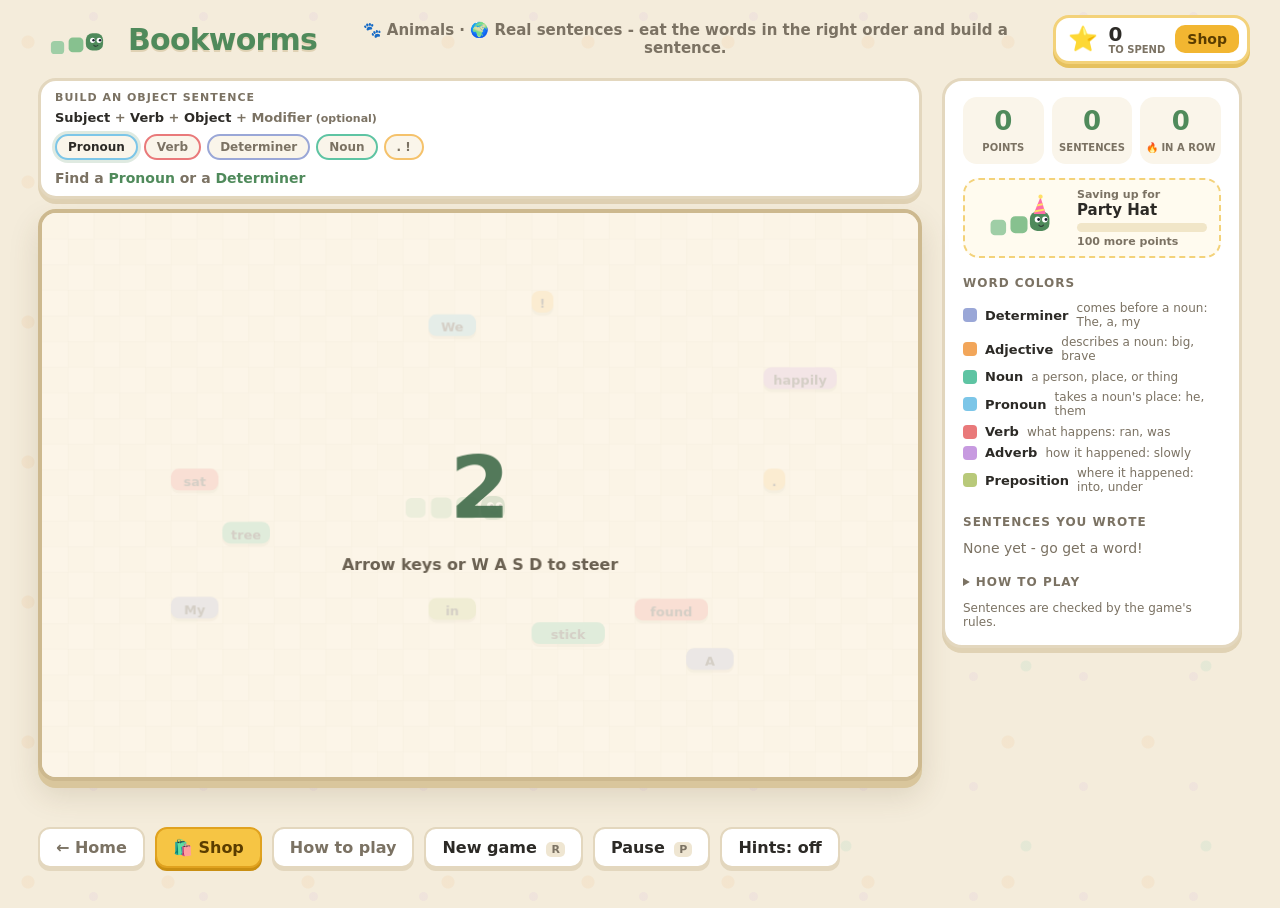
==== game.html @ e0a10511 "Make the way into the shop look like buttons The home page gets a big white-and-green Shop button un" ====
<!DOCTYPE html>
<html lang="en">
<head>
<meta charset="utf-8" />
<meta name="viewport" content="width=device-width, initial-scale=1" />
<title>Bookworms - Play</title>
<link rel="icon" href="data:image/svg+xml,%3Csvg xmlns='http://www.w3.org/2000/svg' viewBox='0 0 100 100'%3E%3Ctext y='.9em' font-size='90'%3E%F0%9F%90%9B%3C/text%3E%3C/svg%3E" />
<link rel="stylesheet" href="css/style.css" />
</head>
<body>

<header class="topbar">
  <a class="brand" href="index.html" title="Back to the home page">
    <canvas id="brand-worm" class="brand-worm" aria-hidden="true"></canvas>
    <span>Bookworms</span>
  </a>
  <p class="tagline">Steer the worm. Eat words in the right order. Build a sentence.</p>
  <a id="bank" class="bank" href="shop.html" title="Spend your points in the shop">
    <span class="bank-star">⭐</span>
    <span><b id="bank-points">0</b><small>to spend</small></span>
    <span class="bank-go">Shop</span>
  </a>
</header>

<div id="loading" class="card notice">Loading word packs&hellip;</div>

<div id="error" class="card notice error" hidden>
  <h2>The word packs could not load</h2>
  <p>Bookworms reads its words from JSON files, and browsers only allow that over a server
     (not by double-clicking the file).</p>
  <p>Open Terminal in the <code>bookworms</code> folder and run:</p>
  <pre>./serve.sh</pre>
  <p>Then visit <a href="http://localhost:8000">http://localhost:8000</a>.</p>
  <p class="small" id="error-detail"></p>
</div>

<main id="game" hidden>
  <section class="stage">
    <div class="sentence-strip">
      <div class="strip-label" id="building-label">Build this sentence</div>
      <div id="blocks" class="blocks"></div>
      <div id="building" class="building"></div>
      <div id="next-up" class="next-up"></div>
    </div>

    <div class="board-wrap">
      <canvas id="board"></canvas>

      <!-- the sentence check: shown when punctuation is eaten (js/main.js fills it in) -->
      <section id="report" class="report" hidden aria-live="polite">
        <h2 id="report-title"></h2>
        <p id="report-sentence" class="report-sentence"></p>
        <ul id="report-items" class="report-items"></ul>
        <p id="report-headline" class="report-headline"></p>
        <p id="report-tip" class="report-tip" hidden></p>
        <p id="report-after" class="report-after"></p>
        <p id="report-streak" class="report-streak" hidden></p>
        <button id="report-go" class="primary" type="button">Keep going <kbd>arrow key</kbd></button>
        <p id="report-by" class="report-by"></p>
      </section>
    </div>

    <div id="message" class="message"></div>

    <div class="buttons">
      <a class="btn-link" href="index.html">&larr; Home</a>
      <a class="btn-link shop" href="shop.html">🛍️ Shop</a>
      <a class="btn-link" href="how-to-play.html">How to play</a>
      <button id="btn-new">New game <kbd>R</kbd></button>
      <button id="btn-pause">Pause <kbd>P</kbd></button>
      <button id="btn-hints">Hints: off</button>
    </div>
  </section>

  <aside class="sidebar">
    <div class="scores">
      <div class="stat"><span id="score">0</span><label>points</label></div>
      <div class="stat"><span id="count">0</span><label>sentences</label></div>
      <div class="stat streak" id="streak-box"><span id="streak">0</span><label>🔥 in a row</label></div>
    </div>

    <a id="goal" class="goal" href="shop.html" hidden>
      <canvas id="goal-worm" class="goal-worm" aria-hidden="true"></canvas>
      <span class="goal-text">
        <small id="goal-label">Saving up for</small>
        <b id="goal-name"></b>
        <span class="goal-bar"><i id="goal-fill"></i></span>
        <small id="goal-left"></small>
      </span>
    </a>

    <h2>Word colors</h2>
    <ul id="legend" class="legend"></ul>

    <h2>Sentences you wrote</h2>
    <ol id="finished" class="finished"><li class="empty">None yet - go get a word!</li></ol>

    <details class="help-box">
      <summary>How to play</summary>
      <ul class="help">
        <li>Steer with the <b>arrow keys</b> or <b>W A S D</b>.</li>
        <li>A sentence is built from <b>blocks</b>: a <b>Subject</b> and a <b>Verb</b>, then an
            <b>Object</b> or <b>Modifiers</b> if you like. The strip shows the blocks and the
            kind of word to find next.</li>
        <li><b>The</b> starts a sentence; <b>the</b> goes in the middle.</li>
        <li>Every word you eat is <b>written along your body</b>, and it always reads the
            normal way: left to right, or top to bottom.</li>
        <li><b>Eat a punctuation mark</b> (<b>.</b> or <b>!</b>) to end the sentence. That is when
            it gets <b>checked</b>: capital letter, noun, verb, sounds right, makes sense, end mark.</li>
        <li>Not quite right? The checker says why, and the words go back on the board.</li>
        <li>Hit a wall or your own body and the words you were carrying
            <b>drop back onto the board</b> - go collect them again.</li>
        <li>Every correct sentence earns <b>points to spend in the shop</b> on hats, glasses
            and more. Get several right <b>in a row</b> for a streak bonus!</li>
      </ul>
    </details>
    <p id="checker-status" class="small checker-status"></p>
  </aside>
</main>

<script src="js/config.js"></script>
<script src="js/closet.js"></script>
<script src="js/worm-skin.js"></script>
<script src="js/worm-art.js"></script>
<script src="js/board-art.js"></script>
<script src="js/util.js"></script>
<script src="js/grammar.js"></script>
<script src="js/checker.js"></script>
<script src="js/judge.js"></script>
<script src="js/worm.js"></script>
<script src="js/board.js"></script>
<script src="js/render.js"></script>
<script src="js/game.js"></script>
<script src="js/main.js"></script>
</body>
</html>
---- css/style.css ----
:root {
  /* set from js/main.js to whatever worm was picked on the home page */
  --worm-body: #7fc98a;
  --worm-head: #3f7a4c;

  --paper: #fdf6e8;
  --ink: #2c2a26;
  --muted: #7b7263;
  --line: #e3d7be;
  --green: #4f8a5b;
  --good: #3f8f5f;
  --bad: #c0563f;
  --gold: #f2b631;
  --shadow: 0 5px 0 #e0d2b4;
}

* { box-sizing: border-box; }

body {
  margin: 0;
  padding: 14px 20px 40px;
  color: var(--ink);
  font-family: "Nunito", ui-rounded, "Trebuchet MS", system-ui, sans-serif;
  background-color: #f4ecdb;
  /* a scatter of soft dots, like a notebook cover */
  background-image:
    radial-gradient(circle at 20% 30%, rgba(242, 166, 90, 0.10) 0 6px, transparent 7px),
    radial-gradient(circle at 70% 70%, rgba(94, 196, 163, 0.10) 0 5px, transparent 6px),
    radial-gradient(circle at 85% 15%, rgba(199, 154, 224, 0.10) 0 4px, transparent 5px);
  background-size: 140px 140px, 180px 180px, 110px 110px;
}

/* ---------- top bar: back home, the topic, the points bank ---------- */

.topbar {
  display: flex; align-items: center; justify-content: space-between; gap: 16px;
  max-width: 1220px; margin: 0 auto 14px;
}
.brand {
  display: inline-flex; align-items: center; gap: 6px;
  font-size: 30px; font-weight: 900; letter-spacing: -0.8px;
  color: var(--green); text-decoration: none;
  text-shadow: 0 2px 0 #e0d2b4;
}
.brand:hover { color: var(--worm-head); }
.brand-worm { width: 92px; height: 50px; display: block; }
.tagline {
  flex: 1; margin: 0; text-align: center;
  color: var(--muted); font-weight: 800; font-size: 15px;
}

.bank {
  display: inline-flex; align-items: center; gap: 10px;
  text-decoration: none; color: var(--ink);
  background: #fff; border: 3px solid #f3d27a; border-radius: 16px;
  padding: 6px 8px 6px 12px; box-shadow: 0 4px 0 #e6c15f;
  transition: transform 0.12s;
}
.bank:hover { transform: translateY(-2px); }
.bank-star { font-size: 24px; }
.bank b { display: block; font-size: 20px; line-height: 1; }
.bank small { display: block; font-size: 10px; font-weight: 800; color: var(--muted); text-transform: uppercase; }
.bank-go {
  background: var(--gold); color: #5a3d00; font-weight: 900; font-size: 14px;
  padding: 6px 12px; border-radius: 10px;
}
.bank.bump { animation: bank-bump 0.6s ease-out; }
@keyframes bank-bump {
  0% { transform: scale(1); }
  30% { transform: scale(1.15) rotate(-3deg); box-shadow: 0 0 0 8px rgba(242, 182, 49, 0.35), 0 4px 0 #e6c15f; }
  100% { transform: scale(1); }
}

.card {
  max-width: 620px; margin: 30px auto; padding: 20px 24px;
  background: #fff; border: 2px solid var(--line); border-radius: 16px;
}
.notice { text-align: center; color: var(--muted); font-weight: 700; }
.error { text-align: left; color: var(--ink); }
.error h2 { margin-top: 0; color: var(--bad); }
.error pre {
  background: #2c2a26; color: #f6e7c6; padding: 10px 14px;
  border-radius: 10px; font-size: 15px;
}
.small { font-size: 12px; color: var(--muted); }

main {
  display: flex; gap: 20px; justify-content: center;
  align-items: flex-start; flex-wrap: wrap;
}

.stage { display: flex; flex-direction: column; gap: 10px; }

.sentence-strip {
  background: #fff; border: 3px solid var(--line); border-radius: 18px;
  padding: 10px 14px; box-shadow: var(--shadow);
}
.strip-label {
  font-size: 11px; text-transform: uppercase; letter-spacing: 1px;
  color: var(--muted); font-weight: 800; margin-bottom: 6px;
}
.blocks { font-size: 13px; font-weight: 800; color: var(--muted); margin-bottom: 7px; min-height: 1em; }
.blocks .block { color: var(--ink); }
.blocks .block.optional { color: var(--muted); font-weight: 700; }
.blocks .block.optional::after { content: " (optional)"; font-size: 11px; font-weight: 700; }
.building { display: flex; flex-wrap: wrap; gap: 6px; min-height: 30px; align-items: center; }
.chip {
  padding: 4px 11px; border-radius: 999px; font-weight: 800; font-size: 14px;
  border: 2px solid var(--line); background: #fff; color: var(--ink);
  animation: chip-in 0.25s ease-out;
}
@keyframes chip-in { from { transform: scale(0.6); opacity: 0; } }
.chip.todo, .chip.next { color: var(--muted); background: #faf5ea; font-size: 12px; }
.chip.next { box-shadow: 0 0 0 3px rgba(79, 138, 91, 0.18); color: var(--ink); }
.next-up { margin-top: 8px; font-size: 14px; color: var(--muted); font-weight: 700; }
.next-up b { color: var(--green); }

#board {
  display: block; border: 4px solid #cdb98f; border-radius: 18px;
  background: var(--paper); box-shadow: 0 7px 0 #d9c69c, 0 14px 30px rgba(90, 70, 30, 0.15);
}

.message {
  min-height: 26px; font-weight: 800; font-size: 15px;
  opacity: 0; transition: opacity 0.18s; text-align: center;
}
.message.show { opacity: 1; }
.message.good { color: var(--good); }
.message.bad, .message.warn { color: var(--bad); }
.message.info { color: var(--muted); }

.buttons { display: flex; gap: 10px; flex-wrap: wrap; }
button {
  font: inherit; font-weight: 800; padding: 9px 16px; border-radius: 12px;
  border: 2px solid var(--line); background: #fff; color: var(--ink); cursor: pointer;
  box-shadow: 0 3px 0 var(--line); transition: transform 0.1s, box-shadow 0.1s;
}
button:hover { background: #fffaf0; border-color: var(--green); }
button:active { transform: translateY(2px); box-shadow: 0 1px 0 var(--line); }
button.primary {
  background: var(--green); color: #fff; border-color: var(--green); box-shadow: 0 4px 0 #3c6b46;
}
button.primary:hover { background: #5a9a66; }
button.primary kbd { background: rgba(255, 255, 255, 0.25); color: #fff; }

/* the link back to the home page sits in the same row as the buttons */
.btn-link {
  font-weight: 800; padding: 9px 16px; border-radius: 12px;
  border: 2px solid var(--line); background: #fff; color: var(--muted);
  text-decoration: none; display: inline-block; box-shadow: 0 3px 0 var(--line);
}
.btn-link:hover { background: #fffaf0; border-color: var(--green); color: var(--ink); }
.btn-link.shop { background: #f6c544; border-color: #e0a21f; color: #5a3d00; box-shadow: 0 3px 0 #c98f12; }
.btn-link.shop:hover { background: #f8d061; border-color: #e0a21f; color: #5a3d00; }
kbd {
  font: inherit; font-size: 11px; background: #efe6d2; border-radius: 5px;
  padding: 1px 5px; margin-left: 4px; color: var(--muted);
}

.sidebar {
  width: 300px; background: #fff; border: 3px solid var(--line);
  border-radius: 20px; padding: 16px 18px; box-shadow: var(--shadow);
}
.sidebar h2 {
  font-size: 12px; text-transform: uppercase; letter-spacing: 1px;
  color: var(--muted); margin: 18px 0 8px;
}
.scores { display: flex; gap: 8px; }
.stat {
  flex: 1; text-align: center; background: #faf5ea;
  border-radius: 14px; padding: 9px 4px; transition: background 0.3s;
}
.stat span { display: block; font-size: 26px; font-weight: 900; color: var(--green); }
.stat label { font-size: 10px; text-transform: uppercase; color: var(--muted); font-weight: 800; }
.stat.streak.hot { background: #fff1dc; }
.stat.streak.hot span { color: #e2741c; animation: flicker 0.9s ease-in-out infinite; }
@keyframes flicker { 50% { transform: scale(1.12); } }

/* the next thing to buy in the shop, with the worm already wearing it */
.goal {
  display: flex; gap: 10px; align-items: center; margin-top: 14px;
  padding: 8px 12px 8px 6px; border-radius: 16px;
  border: 2px dashed #f3d27a; background: #fffbef;
  text-decoration: none; color: var(--ink);
}
.goal[hidden] { display: none; }
.goal:hover { border-style: solid; }
.goal.ready { border-style: solid; background: #fff3c9; animation: ready-glow 1.6s ease-in-out infinite; }
@keyframes ready-glow { 50% { box-shadow: 0 0 0 5px rgba(242, 182, 49, 0.3); } }
.goal-worm { width: 96px; height: 56px; flex: none; }
.goal-text { flex: 1; min-width: 0; }
.goal-text small { display: block; font-size: 11px; font-weight: 800; color: var(--muted); }
.goal-text b { display: block; font-size: 15px; }
.goal-bar { display: block; height: 9px; border-radius: 9px; background: #f1e6c8; margin: 4px 0 3px; overflow: hidden; }
.goal-bar i { display: block; height: 100%; width: 0; border-radius: 9px; background: var(--gold); transition: width 0.6s ease-out; }

.help-box { margin-top: 16px; }
.help-box summary {
  cursor: pointer; font-size: 12px; text-transform: uppercase; letter-spacing: 1px;
  color: var(--muted); font-weight: 800;
}
.help-box[open] summary { margin-bottom: 8px; }

.legend { list-style: none; margin: 0; padding: 0; }
.legend li { display: flex; align-items: center; gap: 8px; padding: 3px 0; font-size: 13px; }
.legend i { width: 14px; height: 14px; border-radius: 4px; flex: none; }
.legend span { color: var(--muted); font-size: 12px; }

.finished { margin: 0; padding-left: 20px; max-height: 190px; overflow-y: auto; }
.finished li { font-size: 14px; padding: 3px 0; font-weight: 700; }
.finished .empty { list-style: none; margin-left: -20px; color: var(--muted); font-weight: 400; }

.help { margin: 0; padding-left: 18px; color: var(--muted); font-size: 13px; }
.help li { padding: 3px 0; }

/* a slot the sentence can do without - dashed, so it does not read as required */
.chip.optional {
  border-style: dashed;
  opacity: 0.72;
}
.chip.optional.next { opacity: 1; }

/* the words no longer fit any shape - finishing will show whether they still work */
.chip.lost { border-style: dashed; border-color: var(--bad) !important; color: var(--bad); }

.checker-status { margin: 12px 0 0; }

/* ---------- the sentence check, on top of the board ---------- */

.board-wrap { position: relative; }

.report {
  position: absolute; left: 50%; top: 50%;
  transform: translate(-50%, -50%);
  width: min(470px, calc(100% - 32px));
  max-height: calc(100% - 24px); overflow-y: auto;
  background: #fff; border: 3px solid var(--line); border-radius: 18px;
  padding: 16px 20px 12px; text-align: center;
  box-shadow: 0 8px 0 rgba(120, 100, 70, 0.12), 0 18px 40px rgba(60, 45, 20, 0.2);
  animation: report-in 0.2s ease-out;
}
.report[hidden] { display: none; }
@keyframes report-in { from { opacity: 0; transform: translate(-50%, -46%); } }

.report.correct    { border-color: #9fd3ac; }
.report.wrong      { border-color: #ecb0a3; }
.report.unfinished { border-color: #f1d08f; }

.report h2 { margin: 0 0 6px; font-size: 22px; color: var(--ink); }
.report.correct h2    { color: var(--good); }
.report.wrong h2      { color: var(--bad); }
.report.unfinished h2 { color: #a8741f; }

.report-sentence { margin: 0 0 12px; font-size: 22px; font-weight: 800; }
.report-sentence .oops {
  color: var(--bad);
  text-decoration: underline wavy var(--bad); text-underline-offset: 5px;
}
.report-sentence .gap { color: var(--muted); }

.report-items {
  list-style: none; margin: 0 0 10px; padding: 0;
  display: grid; gap: 3px; text-align: left;
}
.report-items li {
  display: grid; grid-template-columns: 20px 108px 1fr; gap: 6px;
  align-items: baseline; font-size: 14px;
  animation: tick-in 0.25s ease-out both;
  animation-delay: calc(var(--i) * 90ms);
}
@keyframes tick-in { from { opacity: 0; transform: translateX(-6px); } }
.report-items i { font-style: normal; font-weight: 900; text-align: center; }
.report-items .ok i   { color: var(--good); }
.report-items .bad i  { color: var(--bad); }
.report-items .skip i { color: var(--muted); }
.report-items .wait i {
  color: var(--muted);
  animation: wait 0.9s ease-in-out infinite;
  animation-delay: calc(var(--i) * 120ms);
}
@keyframes wait { 50% { opacity: 0.2; } }
.report-items b { font-weight: 800; }
.report-items .bad b { color: var(--bad); }
.report-items span { color: var(--muted); font-size: 13px; }

.report-headline { margin: 0 0 6px; font-size: 16px; font-weight: 800; min-height: 1em; }
.report-tip { margin: 0 0 6px; font-weight: 800; color: var(--good); }
.report-after { margin: 0 0 10px; font-size: 14px; font-weight: 700; color: var(--muted); }
.report-by { margin: 8px 0 0; font-size: 11px; color: var(--muted); }
.report-streak {
  margin: -4px 0 10px; font-weight: 900; color: #e2741c; font-size: 15px;
  animation: report-in 0.3s ease-out;
}
.report.correct h2 { animation: cheer 0.5s ease-out; }
@keyframes cheer { 40% { transform: scale(1.18) rotate(-2deg); } }

@media (max-width: 760px) {
  .topbar { flex-wrap: wrap; }
  .tagline { order: 3; flex-basis: 100%; }
}
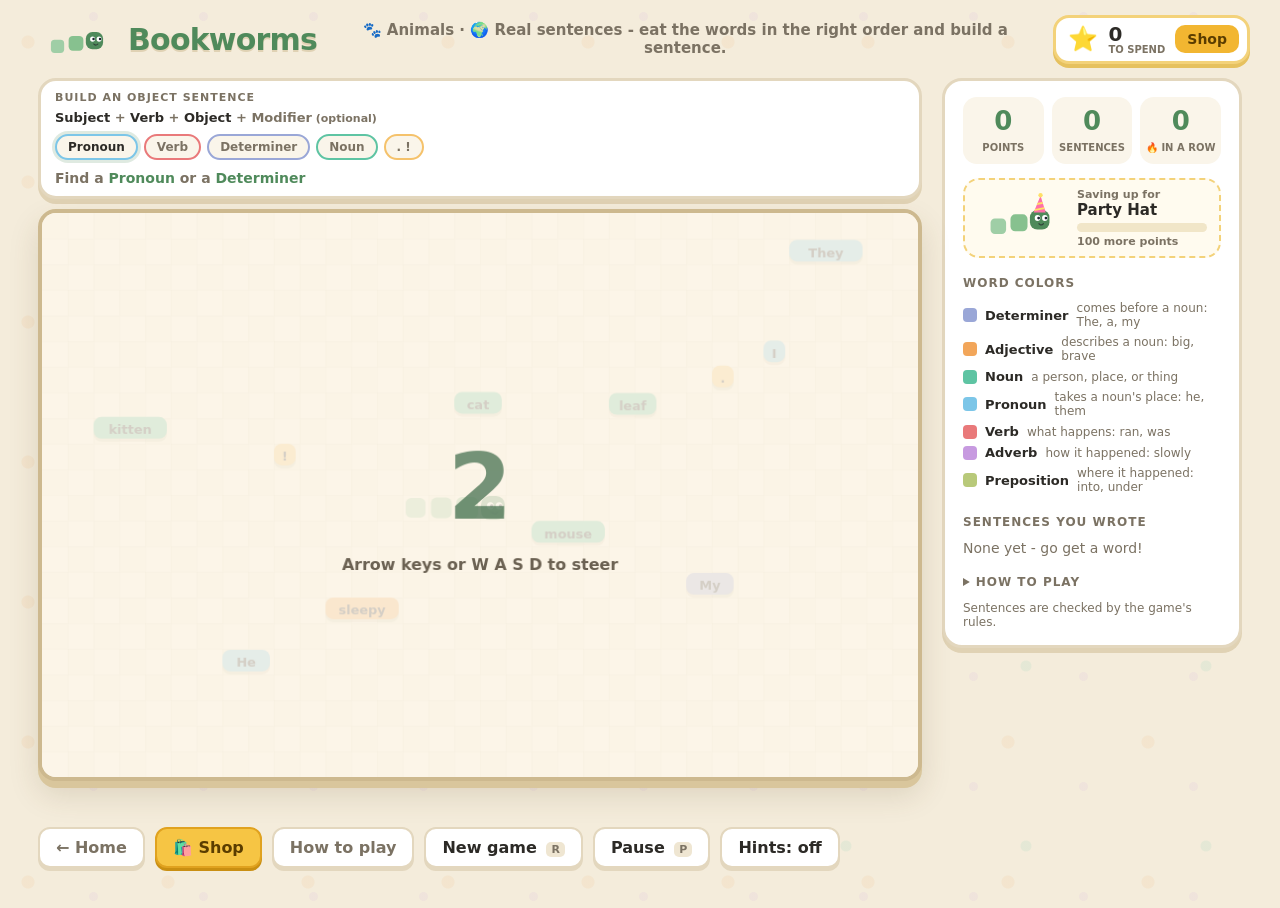
==== commit 858da51a: "Merge branch 'main' of https://github.com/samueljr0505/bookworms into Caro2 # Conflicts: #	tools/tes" ====
--- a/game.html
+++ b/game.html
@@ -125,6 +125,7 @@
 <script src="js/board-art.js"></script>
 <script src="js/util.js"></script>
 <script src="js/grammar.js"></script>
+<script src="js/sense.js"></script>
 <script src="js/checker.js"></script>
 <script src="js/judge.js"></script>
 <script src="js/worm.js"></script>
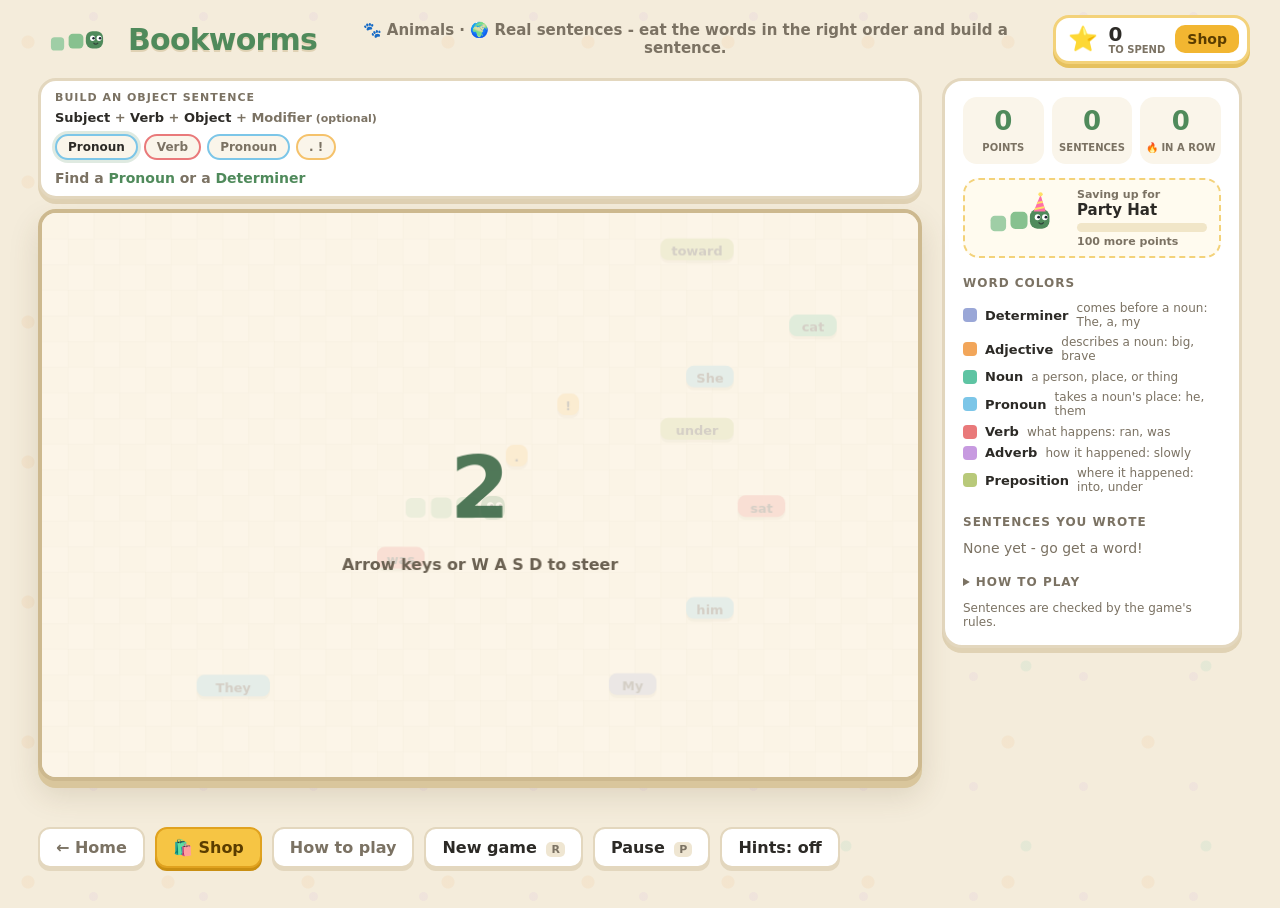
==== commit 59bf9457: "Add class races: a timed game mode with a class leaderboard A teacher opens "Run a class race" (teac" ====
--- a/game.html
+++ b/game.html
@@ -34,6 +34,13 @@
   <p class="small" id="error-detail"></p>
 </div>
 
+<!-- a class race that could not start: no such class, or no server (js/race.js) -->
+<div id="race-error" class="card notice error" hidden>
+  <h2 id="race-error-title"></h2>
+  <p id="race-error-text"></p>
+  <p><a href="join.html">Join a class</a> &middot; <a href="index.html">Play on your own</a></p>
+</div>
+
 <main id="game" hidden>
   <section class="stage">
     <div class="sentence-strip">
@@ -58,6 +65,15 @@
         <button id="report-go" class="primary" type="button">Keep going <kbd>arrow key</kbd></button>
         <p id="report-by" class="report-by"></p>
       </section>
+
+      <!-- a class race: waiting for the teacher, and time's up (js/race.js fills it in) -->
+      <section id="race-card" class="report race-card" hidden aria-live="polite">
+        <h2 id="race-card-title"></h2>
+        <p id="race-card-text" class="report-headline"></p>
+        <ol id="race-card-podium" class="race-podium" hidden></ol>
+        <p id="race-card-more" class="report-after race-more"></p>
+        <a id="race-card-go" class="race-go" href="join.html" hidden></a>
+      </section>
     </div>
 
     <div id="message" class="message"></div>
@@ -73,6 +89,16 @@
   </section>
 
   <aside class="sidebar">
+    <!-- a class race: the class code, the time left and the mini leaderboard (js/race.js) -->
+    <section id="race" class="race" hidden>
+      <div class="race-head">
+        <span class="race-class"><small>Class</small><b id="race-code"></b></span>
+        <span id="race-clock-box" class="race-clock"><small id="race-clock-label">Time left</small><b id="race-clock"></b></span>
+      </div>
+      <ol id="race-board" class="race-board" aria-label="Who has the most correct sentences"></ol>
+      <p id="race-note" class="race-note" aria-live="polite"></p>
+    </section>
+
     <div class="scores">
       <div class="stat"><span id="score">0</span><label>points</label></div>
       <div class="stat"><span id="count">0</span><label>sentences</label></div>
@@ -128,6 +154,8 @@
 <script src="js/sense.js"></script>
 <script src="js/checker.js"></script>
 <script src="js/judge.js"></script>
+<script src="js/classroom.js"></script>
+<script src="js/race.js"></script>
 <script src="js/worm.js"></script>
 <script src="js/board.js"></script>
 <script src="js/render.js"></script>
--- a/css/style.css
+++ b/css/style.css
@@ -298,3 +298,49 @@
   .topbar { flex-wrap: wrap; }
   .tagline { order: 3; flex-basis: 100%; }
 }
+
+/* ---------- a class race (js/race.js) ---------- */
+
+/* the class code, the clock and the mini leaderboard, at the top of the sidebar */
+.race {
+  margin: -4px -6px 14px; padding: 10px 12px 8px;
+  background: #f3faf4; border: 2px solid #b9dcc0; border-radius: 16px;
+}
+.race[hidden] { display: none; }
+.race-head { display: flex; justify-content: space-between; align-items: flex-end; gap: 8px; }
+.race-head small {
+  display: block; font-size: 10px; font-weight: 800; color: var(--muted);
+  text-transform: uppercase; letter-spacing: 0.8px;
+}
+.race-class b { font-size: 20px; letter-spacing: 3px; color: var(--green); }
+.race-clock { text-align: right; }
+.race-clock b { font-size: 30px; line-height: 1; font-variant-numeric: tabular-nums; color: var(--ink); }
+.race-clock.hurry b { color: var(--bad); animation: flicker 1s ease-in-out infinite; }
+
+.race-board { list-style: none; margin: 8px 0 0; padding: 0; }
+.race-board li {
+  display: grid; grid-template-columns: 38px 1fr auto; align-items: center; gap: 6px;
+  padding: 4px 8px; border-radius: 10px; font-size: 14px; font-weight: 700;
+}
+.race-board .place { color: var(--muted); font-size: 12px; font-weight: 800; }
+.race-board .name { overflow: hidden; text-overflow: ellipsis; white-space: nowrap; }
+.race-board b { font-size: 16px; color: var(--green); }
+.race-board li.you { background: #fff; box-shadow: 0 0 0 2px var(--green) inset; }
+.race-board li.gap { display: block; text-align: center; color: var(--muted); padding: 0; line-height: 1; }
+.race-board li.empty { display: block; color: var(--muted); font-weight: 400; }
+.race-note { margin: 4px 0 0; font-size: 12px; font-weight: 700; color: var(--bad); min-height: 0; }
+.race-note:empty { display: none; }
+
+/* the card on the board: waiting for Start, time's up */
+.race-more { white-space: pre-line; }
+.race-podium { list-style: none; margin: 4px 0 12px; padding: 0; display: grid; gap: 4px; font-size: 17px; }
+.race-podium[hidden] { display: none; }
+.race-podium li { padding: 4px 10px; border-radius: 10px; }
+.race-podium li.you { background: #f3faf4; box-shadow: 0 0 0 2px #b9dcc0 inset; }
+.race-podium span { color: var(--muted); font-size: 14px; font-weight: 700; }
+.race-go {
+  display: inline-block; margin-top: 4px; padding: 9px 18px; border-radius: 12px;
+  background: var(--green); color: #fff; font-weight: 800; text-decoration: none;
+  box-shadow: 0 4px 0 #3c6b46;
+}
+.race-go[hidden] { display: none; }
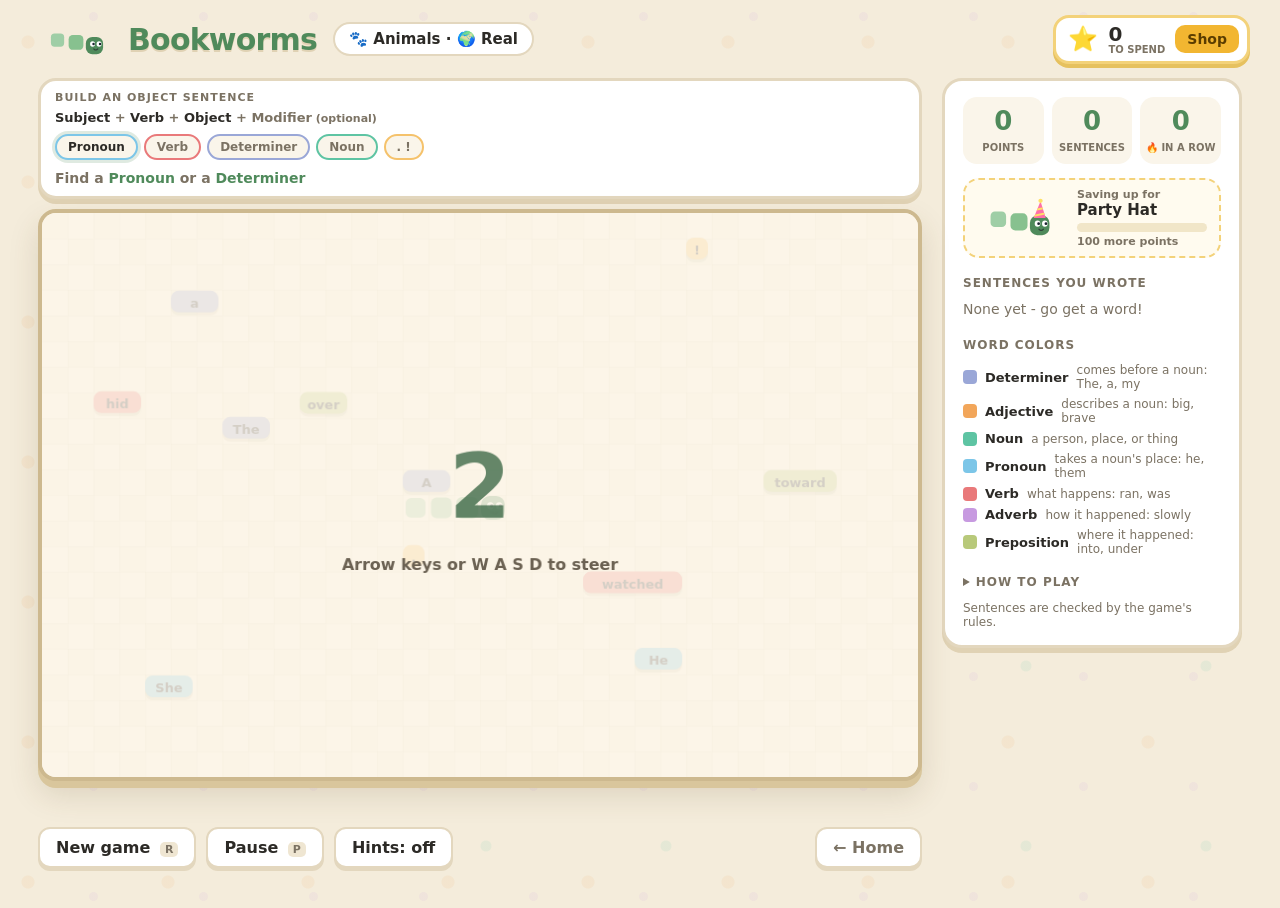
==== commit bb4d922d: "Tidy the home page and the game's controls The home page was nine sections stacked in one column, so" ====
--- a/game.html
+++ b/game.html
@@ -14,7 +14,7 @@
     <canvas id="brand-worm" class="brand-worm" aria-hidden="true"></canvas>
     <span>Bookworms</span>
   </a>
-  <p class="tagline">Steer the worm. Eat words in the right order. Build a sentence.</p>
+  <p id="now-playing" class="now-playing" hidden></p>
   <a id="bank" class="bank" href="shop.html" title="Spend your points in the shop">
     <span class="bank-star">⭐</span>
     <span><b id="bank-points">0</b><small>to spend</small></span>
@@ -78,13 +78,15 @@
 
     <div id="message" class="message"></div>
 
+    <!-- the game's own controls on the left; the way out on the right. The shop is the
+         points button at the top, and the rules are in the sidebar. -->
     <div class="buttons">
+      <div class="controls">
+        <button id="btn-new">New game <kbd>R</kbd></button>
+        <button id="btn-pause">Pause <kbd>P</kbd></button>
+        <button id="btn-hints">Hints: off</button>
+      </div>
       <a class="btn-link" href="index.html">&larr; Home</a>
-      <a class="btn-link shop" href="shop.html">🛍️ Shop</a>
-      <a class="btn-link" href="how-to-play.html">How to play</a>
-      <button id="btn-new">New game <kbd>R</kbd></button>
-      <button id="btn-pause">Pause <kbd>P</kbd></button>
-      <button id="btn-hints">Hints: off</button>
     </div>
   </section>
 
@@ -115,11 +117,11 @@
       </span>
     </a>
 
+    <h2>Sentences you wrote</h2>
+    <ol id="finished" class="finished"><li class="empty">None yet - go get a word!</li></ol>
+
     <h2>Word colors</h2>
     <ul id="legend" class="legend"></ul>
-
-    <h2>Sentences you wrote</h2>
-    <ol id="finished" class="finished"><li class="empty">None yet - go get a word!</li></ol>
 
     <details class="help-box">
       <summary>How to play</summary>
--- a/css/style.css
+++ b/css/style.css
@@ -44,10 +44,13 @@
 }
 .brand:hover { color: var(--worm-head); }
 .brand-worm { width: 92px; height: 50px; display: block; }
-.tagline {
-  flex: 1; margin: 0; text-align: center;
-  color: var(--muted); font-weight: 800; font-size: 15px;
-}
+/* what is being played: the topic, Real or Silly */
+.now-playing {
+  margin: 0 auto 0 0; padding: 6px 14px; border-radius: 999px;
+  background: #fff; border: 2px solid var(--line);
+  color: var(--ink); font-weight: 800; font-size: 15px; white-space: nowrap;
+}
+.now-playing[hidden] { display: none; }
 
 .bank {
   display: inline-flex; align-items: center; gap: 10px;
@@ -129,7 +132,8 @@
 .message.bad, .message.warn { color: var(--bad); }
 .message.info { color: var(--muted); }
 
-.buttons { display: flex; gap: 10px; flex-wrap: wrap; }
+.buttons { display: flex; gap: 10px; flex-wrap: wrap; justify-content: space-between; align-items: center; }
+.controls { display: flex; gap: 10px; flex-wrap: wrap; }
 button {
   font: inherit; font-weight: 800; padding: 9px 16px; border-radius: 12px;
   border: 2px solid var(--line); background: #fff; color: var(--ink); cursor: pointer;
@@ -150,8 +154,6 @@
   text-decoration: none; display: inline-block; box-shadow: 0 3px 0 var(--line);
 }
 .btn-link:hover { background: #fffaf0; border-color: var(--green); color: var(--ink); }
-.btn-link.shop { background: #f6c544; border-color: #e0a21f; color: #5a3d00; box-shadow: 0 3px 0 #c98f12; }
-.btn-link.shop:hover { background: #f8d061; border-color: #e0a21f; color: #5a3d00; }
 kbd {
   font: inherit; font-size: 11px; background: #efe6d2; border-radius: 5px;
   padding: 1px 5px; margin-left: 4px; color: var(--muted);
@@ -296,7 +298,7 @@
 
 @media (max-width: 760px) {
   .topbar { flex-wrap: wrap; }
-  .tagline { order: 3; flex-basis: 100%; }
+  .now-playing { order: 3; margin: 0 auto; }
 }
 
 /* ---------- a class race (js/race.js) ---------- */
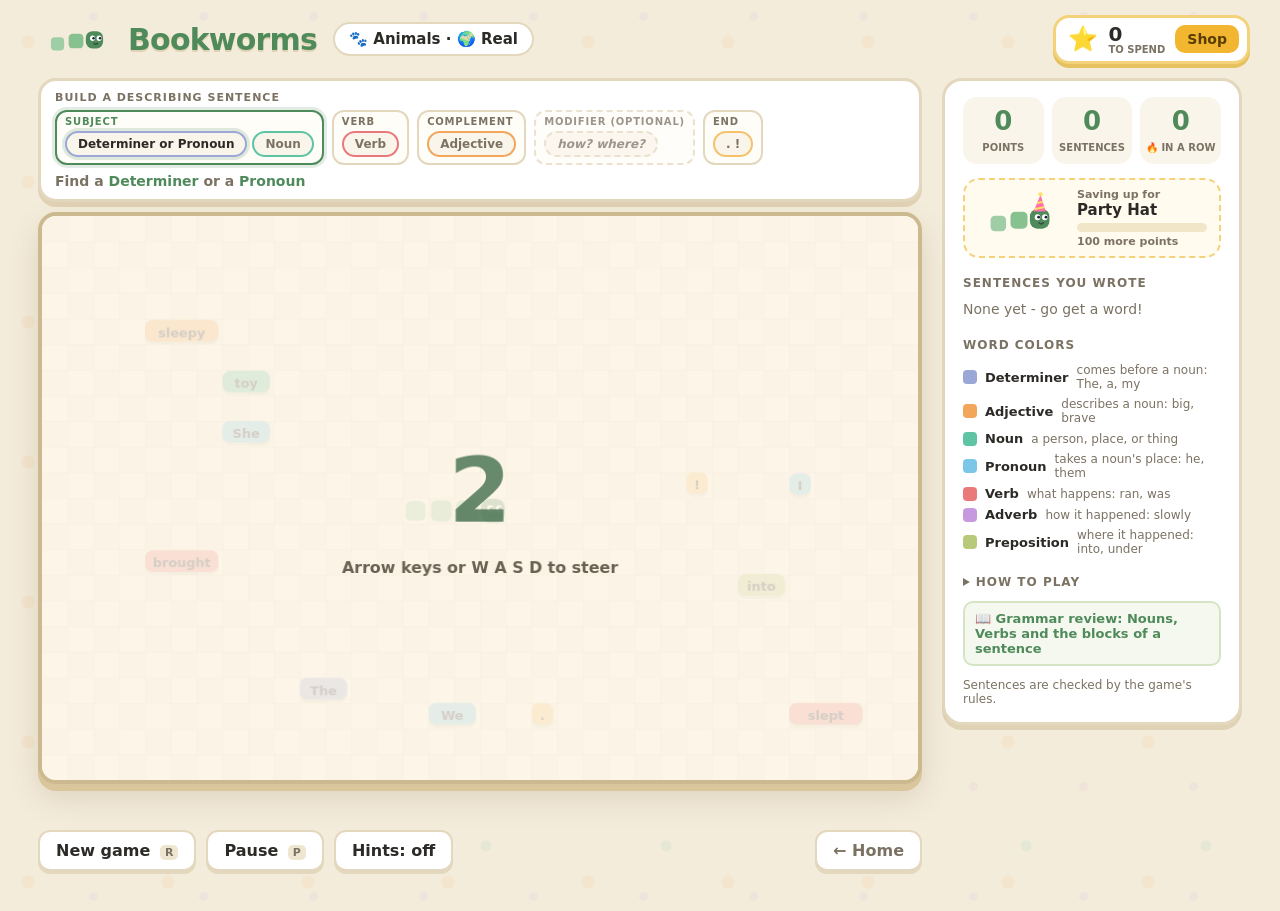
==== commit 5d330ed3: "Only eat words that fit the sentence's structure, and add a grammar review A sentence now follows a " ====
--- a/game.html
+++ b/game.html
@@ -45,15 +45,15 @@
   <section class="stage">
     <div class="sentence-strip">
       <div class="strip-label" id="building-label">Build this sentence</div>
-      <div id="blocks" class="blocks"></div>
       <div id="building" class="building"></div>
       <div id="next-up" class="next-up"></div>
+      <p id="refusal" class="refusal" aria-live="polite" hidden></p>
     </div>
 
     <div class="board-wrap">
       <canvas id="board"></canvas>
 
-      <!-- the sentence check: shown when punctuation is eaten (js/main.js fills it in) -->
+      <!-- the finished sentence, read out: shown when punctuation is eaten (js/main.js fills it in) -->
       <section id="report" class="report" hidden aria-live="polite">
         <h2 id="report-title"></h2>
         <p id="report-sentence" class="report-sentence"></p>
@@ -128,20 +128,22 @@
       <ul class="help">
         <li>Steer with the <b>arrow keys</b> or <b>W A S D</b>.</li>
         <li>A sentence is built from <b>blocks</b>: a <b>Subject</b> and a <b>Verb</b>, then an
-            <b>Object</b> or <b>Modifiers</b> if you like. The strip shows the blocks and the
-            kind of word to find next.</li>
+            <b>Object</b>, a <b>Complement</b> or <b>Modifiers</b>. The strip shows the blocks,
+            and the kind of word that goes next.</li>
+        <li>Your worm only eats a word that <b>fits next</b>. Bump into one that does not and
+            it stays on the board - the strip says why.</li>
         <li><b>The</b> starts a sentence; <b>the</b> goes in the middle.</li>
         <li>Every word you eat is <b>written along your body</b>, and it always reads the
             normal way: left to right, or top to bottom.</li>
-        <li><b>Eat a punctuation mark</b> (<b>.</b> or <b>!</b>) to end the sentence. That is when
-            it gets <b>checked</b>: capital letter, noun, verb, sounds right, makes sense, end mark.</li>
-        <li>Not quite right? The checker says why, and the words go back on the board.</li>
+        <li>When the sentence is whole, <b>eat a punctuation mark</b> (<b>.</b> or <b>!</b>)
+            to finish it.</li>
         <li>Hit a wall or your own body and the words you were carrying
             <b>drop back onto the board</b> - go collect them again.</li>
-        <li>Every correct sentence earns <b>points to spend in the shop</b> on hats, glasses
-            and more. Get several right <b>in a row</b> for a streak bonus!</li>
+        <li>Every sentence earns <b>points to spend in the shop</b> on hats, glasses
+            and more. Build several in a row without a bump for a <b>streak bonus</b>!</li>
       </ul>
     </details>
+    <a class="review-link" href="review.html" target="_blank" rel="noopener">📖 Grammar review: Nouns, Verbs and the blocks of a sentence</a>
     <p id="checker-status" class="small checker-status"></p>
   </aside>
 </main>
--- a/css/style.css
+++ b/css/style.css
@@ -102,11 +102,25 @@
   font-size: 11px; text-transform: uppercase; letter-spacing: 1px;
   color: var(--muted); font-weight: 800; margin-bottom: 6px;
 }
-.blocks { font-size: 13px; font-weight: 800; color: var(--muted); margin-bottom: 7px; min-height: 1em; }
-.blocks .block { color: var(--ink); }
-.blocks .block.optional { color: var(--muted); font-weight: 700; }
-.blocks .block.optional::after { content: " (optional)"; font-size: 11px; font-weight: 700; }
-.building { display: flex; flex-wrap: wrap; gap: 6px; min-height: 30px; align-items: center; }
+/* the sentence, block by block: each block is a box with its name on top and its words inside */
+.building { display: flex; flex-wrap: wrap; gap: 8px; min-height: 30px; align-items: stretch; }
+.seg {
+  display: flex; flex-direction: column; gap: 4px;
+  padding: 4px 8px 6px; border-radius: 12px;
+  border: 2px solid var(--line); background: #fffdf8;
+}
+.seg small {
+  font-size: 10px; font-weight: 900; text-transform: uppercase; letter-spacing: 0.8px;
+  color: var(--muted);
+}
+.seg.done { background: #fff; }
+.seg.done small { color: var(--ink); }
+.seg.next { border-color: var(--green); box-shadow: 0 0 0 3px rgba(79, 138, 91, 0.16); }
+.seg.next small { color: var(--green); }
+.seg.optional { border-style: dashed; }
+.seg.optional:not(.next) { opacity: 0.75; }
+.seg-words { display: flex; flex-wrap: wrap; gap: 5px; align-items: center; }
+.chip.ask { font-style: italic; font-weight: 700; border-style: dashed; }
 .chip {
   padding: 4px 11px; border-radius: 999px; font-weight: 800; font-size: 14px;
   border: 2px solid var(--line); background: #fff; color: var(--ink);
@@ -117,6 +131,13 @@
 .chip.next { box-shadow: 0 0 0 3px rgba(79, 138, 91, 0.18); color: var(--ink); }
 .next-up { margin-top: 8px; font-size: 14px; color: var(--muted); font-weight: 700; }
 .next-up b { color: var(--green); }
+/* why the word the worm just bumped into was not eaten */
+.refusal {
+  margin: 8px 0 0; padding: 6px 10px; border-radius: 10px;
+  background: #fbebe6; color: var(--bad); font-weight: 800; font-size: 14px;
+  animation: chip-in 0.25s ease-out;
+}
+.refusal::before { content: "✋ "; }
 
 #board {
   display: block; border: 4px solid #cdb98f; border-radius: 18px;
@@ -222,10 +243,13 @@
 }
 .chip.optional.next { opacity: 1; }
 
-/* the words no longer fit any shape - finishing will show whether they still work */
-.chip.lost { border-style: dashed; border-color: var(--bad) !important; color: var(--bad); }
-
 .checker-status { margin: 12px 0 0; }
+.review-link {
+  display: block; margin-top: 12px; padding: 8px 10px; border-radius: 10px;
+  background: #f4f8ee; border: 2px solid #d5e4c4; color: var(--green);
+  font-weight: 800; font-size: 13px; text-decoration: none;
+}
+.review-link:hover { border-color: var(--green); }
 
 /* ---------- the sentence check, on top of the board ---------- */
 
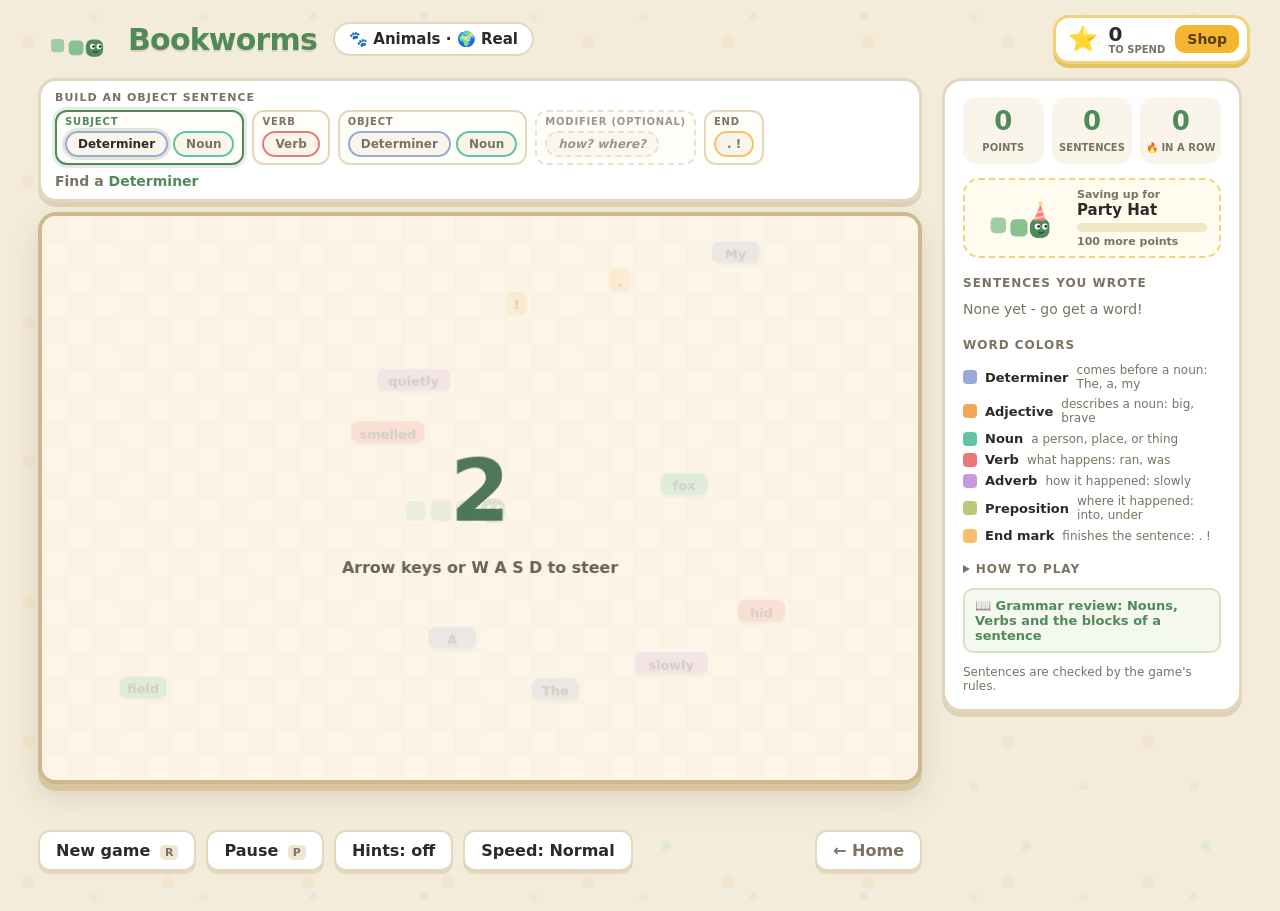
==== commit ad7e5470: "Add a speed option, and keep Real mode sentences on topic Speed: the home page offers Slow, Normal, " ====
--- a/game.html
+++ b/game.html
@@ -85,6 +85,7 @@
         <button id="btn-new">New game <kbd>R</kbd></button>
         <button id="btn-pause">Pause <kbd>P</kbd></button>
         <button id="btn-hints">Hints: off</button>
+        <button id="btn-speed" title="Change how fast the worm goes">Speed: Normal</button>
       </div>
       <a class="btn-link" href="index.html">&larr; Home</a>
     </div>
@@ -137,6 +138,7 @@
             normal way: left to right, or top to bottom.</li>
         <li>When the sentence is whole, <b>eat a punctuation mark</b> (<b>.</b> or <b>!</b>)
             to finish it.</li>
+        <li>Too slow, or too fast? The <b>Speed</b> button changes how fast your worm goes.</li>
         <li>Hit a wall or your own body and the words you were carrying
             <b>drop back onto the board</b> - go collect them again.</li>
         <li>Every sentence earns <b>points to spend in the shop</b> on hats, glasses
--- a/css/style.css
+++ b/css/style.css
@@ -121,6 +121,7 @@
 .seg.optional:not(.next) { opacity: 0.75; }
 .seg-words { display: flex; flex-wrap: wrap; gap: 5px; align-items: center; }
 .chip.ask { font-style: italic; font-weight: 700; border-style: dashed; }
+.seg-words .or { font-size: 11px; font-weight: 800; color: var(--muted); }
 .chip {
   padding: 4px 11px; border-radius: 999px; font-weight: 800; font-size: 14px;
   border: 2px solid var(--line); background: #fff; color: var(--ink);
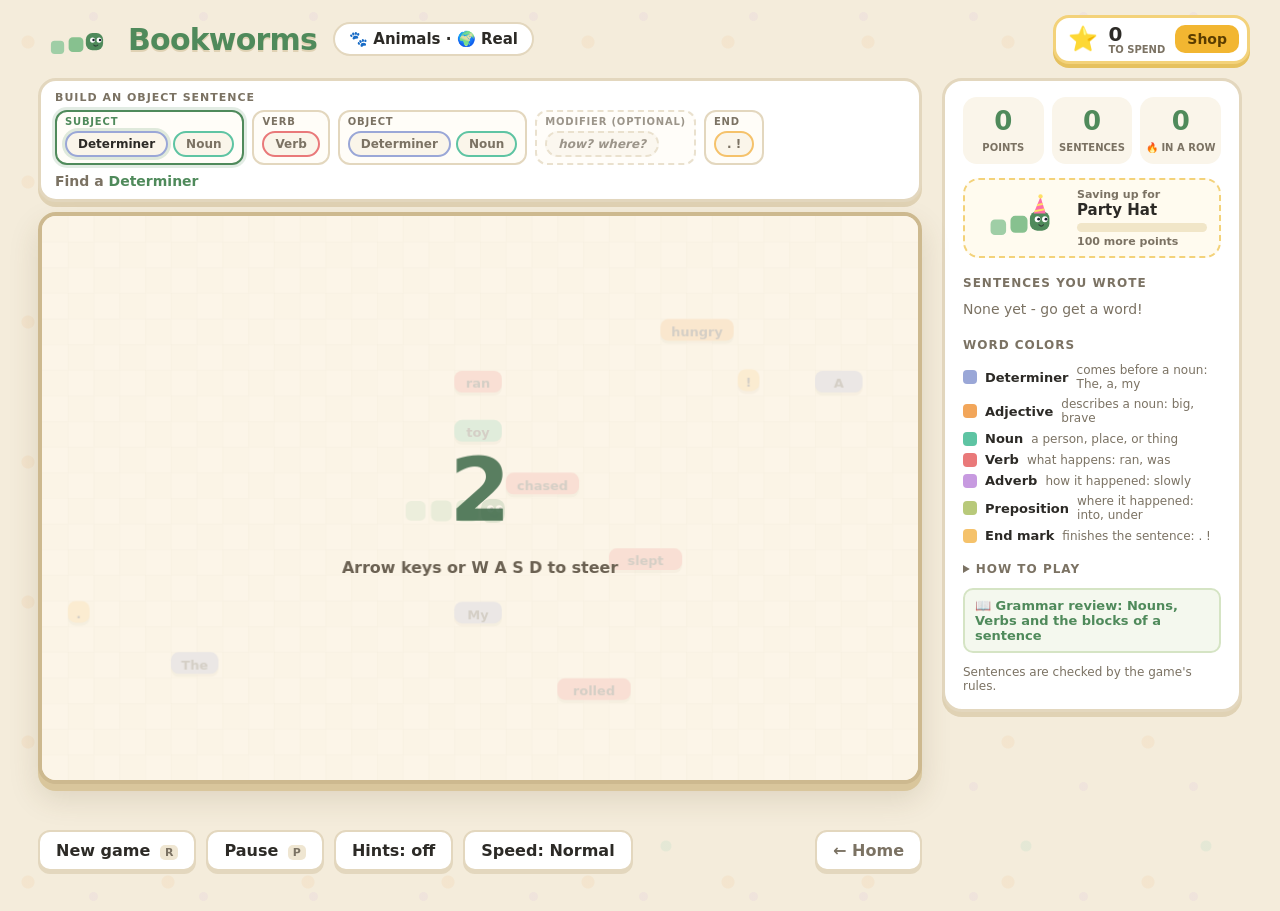
==== commit 4b66ce51: "Add word parties: the class writes the words, builds with them, then votes A new class game in round" ====
--- a/game.html
+++ b/game.html
@@ -43,6 +43,16 @@
 
 <main id="game" hidden>
   <section class="stage">
+    <!-- a word party: the question to answer with the class's words, and the time left,
+         above everything else (js/party-play.js) -->
+    <div id="party-bar" class="party-bar" hidden>
+      <p class="party-bar-prompt"><small>Answer this</small><b id="party-bar-prompt"></b></p>
+      <span id="party-bar-clock-box" class="party-bar-clock" aria-live="off">
+        <small id="party-bar-clock-label">Time left</small><b id="party-bar-clock"></b>
+      </span>
+      <p id="party-bar-note" class="party-bar-note" aria-live="polite"></p>
+    </div>
+
     <div class="sentence-strip">
       <div class="strip-label" id="building-label">Build this sentence</div>
       <div id="building" class="building"></div>
@@ -162,6 +172,8 @@
 <script src="js/judge.js"></script>
 <script src="js/classroom.js"></script>
 <script src="js/race.js"></script>
+<script src="js/party.js"></script>
+<script src="js/party-play.js"></script>
 <script src="js/worm.js"></script>
 <script src="js/board.js"></script>
 <script src="js/render.js"></script>
--- a/css/style.css
+++ b/css/style.css
@@ -371,3 +371,31 @@
   box-shadow: 0 4px 0 #3c6b46;
 }
 .race-go[hidden] { display: none; }
+
+/* ---------- a word party's build (js/party-play.js) ---------- */
+
+/* the prompt and the clock, in a bar above the sentence strip */
+.party-bar {
+  display: grid; grid-template-columns: 1fr auto; align-items: center; gap: 4px 16px;
+  padding: 10px 16px; border-radius: 16px; background: #fdf3e4; border: 2px solid #f2c99a;
+}
+.party-bar[hidden] { display: none; }
+.party-bar small {
+  display: block; font-size: 10px; font-weight: 800; letter-spacing: 0.8px;
+  text-transform: uppercase; color: var(--muted);
+}
+.party-bar-prompt { margin: 0; min-width: 0; }
+.party-bar-prompt b { display: block; font-size: clamp(17px, 2.4vw, 22px); font-weight: 900; line-height: 1.25; }
+.party-bar-clock { text-align: right; }
+.party-bar-clock b { font-size: 30px; line-height: 1; font-variant-numeric: tabular-nums; color: var(--ink); }
+.party-bar-clock.hurry b { color: var(--bad); animation: flicker 1s ease-in-out infinite; }
+.party-bar-note { grid-column: 1 / -1; margin: 0; font-size: 12px; font-weight: 700; color: var(--bad); }
+.party-bar-note:empty { display: none; }
+.party-card .race-podium { font-size: 15px; max-height: 40vh; overflow-y: auto; }
+.party-card .pick {
+  width: 100%; text-align: left; padding: 8px 12px; border-radius: 12px; cursor: pointer;
+  font: inherit; font-weight: 700; color: var(--ink);
+  background: #fff; border: 2px solid #e3d7be;
+}
+.party-card .pick:hover { border-color: var(--green); }
+.party-card .pick.on { border-color: var(--green); background: #f3faf4; }
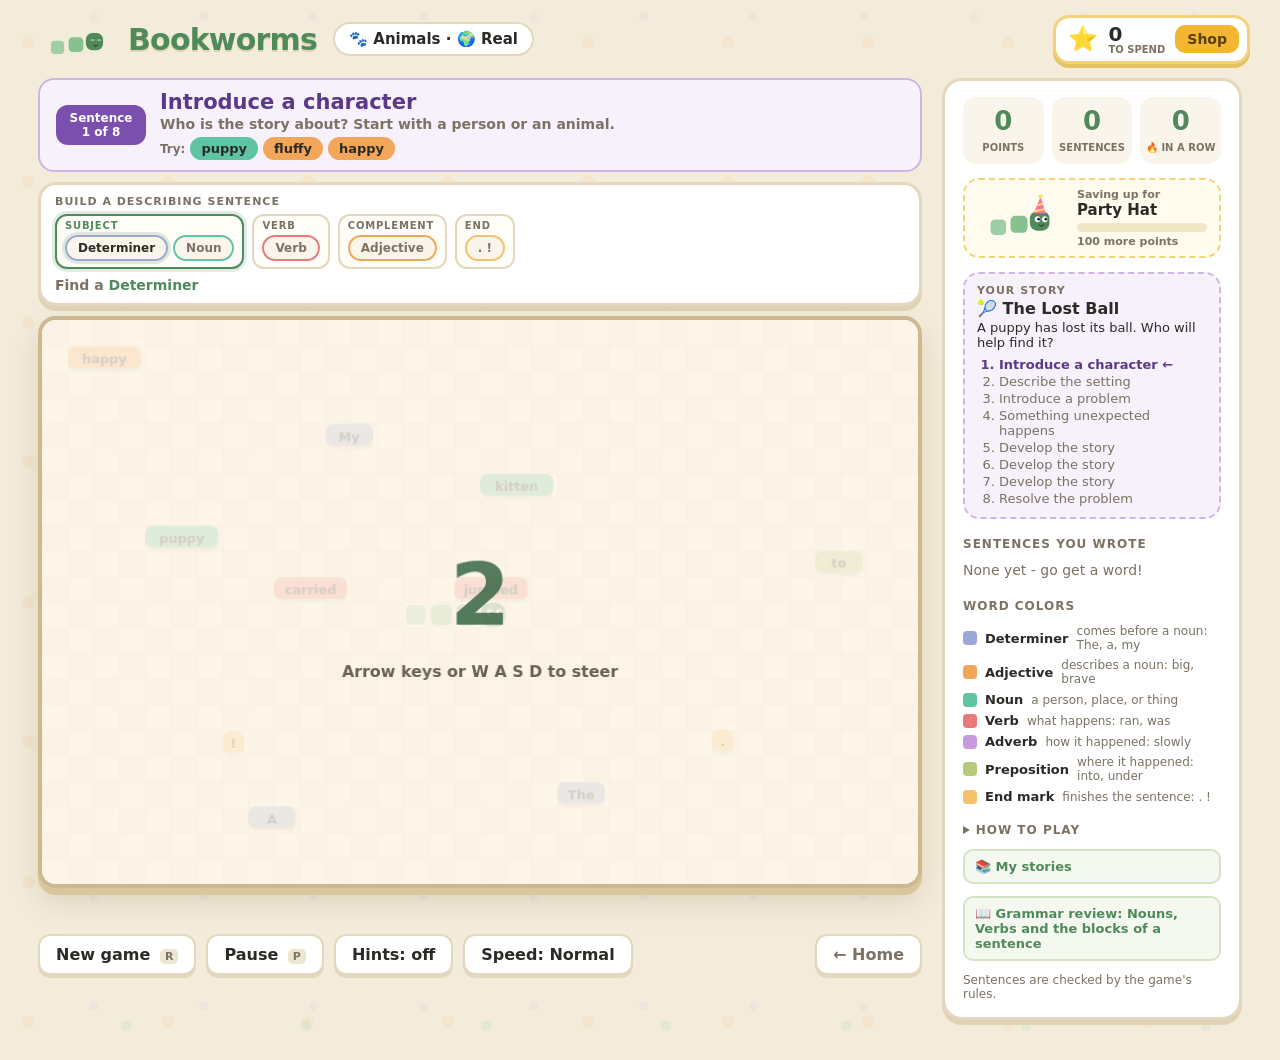
==== commit 3b707621: "Add story-building: 8 sentence objectives, then a story screen Playing on your own, each sentence no" ====
--- a/game.html
+++ b/game.html
@@ -6,6 +6,7 @@
 <title>Bookworms - Play</title>
 <link rel="icon" href="data:image/svg+xml,%3Csvg xmlns='http://www.w3.org/2000/svg' viewBox='0 0 100 100'%3E%3Ctext y='.9em' font-size='90'%3E%F0%9F%90%9B%3C/text%3E%3C/svg%3E" />
 <link rel="stylesheet" href="css/style.css" />
+<link rel="stylesheet" href="css/story.css" />
 </head>
 <body>
 
@@ -53,6 +54,13 @@
       <p id="party-bar-note" class="party-bar-note" aria-live="polite"></p>
     </div>
 
+    <!-- story-building: what this sentence is for, and words that would help (js/story.js) -->
+    <div id="story-goal" class="story-goal" hidden>
+      <span id="story-goal-count" class="story-goal-count"></span>
+      <p class="story-goal-text"><b id="story-goal-label"></b><span id="story-goal-ask"></span></p>
+      <p id="story-goal-words" class="story-goal-words"></p>
+    </div>
+
     <div class="sentence-strip">
       <div class="strip-label" id="building-label">Build this sentence</div>
       <div id="building" class="building"></div>
@@ -72,7 +80,14 @@
         <p id="report-tip" class="report-tip" hidden></p>
         <p id="report-after" class="report-after"></p>
         <p id="report-streak" class="report-streak" hidden></p>
+        <p id="report-goal" class="report-goal" hidden></p>
         <button id="report-go" class="primary" type="button">Keep going <kbd>arrow key</kbd></button>
+        <!-- every few sentences: make them into a story, or keep playing (js/story-view.js) -->
+        <div id="report-story" class="report-story" hidden>
+          <p><b>📖 Your story is ready!</b> Put your sentences in order and read it?</p>
+          <button id="report-story-make" class="primary" type="button">Make a story</button>
+          <button id="report-story-skip" type="button">Keep playing</button>
+        </div>
         <p id="report-by" class="report-by"></p>
       </section>
 
@@ -127,6 +142,14 @@
         <small id="goal-left"></small>
       </span>
     </a>
+
+    <!-- the story being built: its idea, and each sentence's objective (js/story.js) -->
+    <section id="story-idea" class="story-idea" hidden>
+      <small>Your story</small>
+      <b id="story-idea-title"></b>
+      <p id="story-idea-text"></p>
+      <ol id="story-goals" class="story-goals"></ol>
+    </section>
 
     <h2>Sentences you wrote</h2>
     <ol id="finished" class="finished"><li class="empty">None yet - go get a word!</li></ol>
@@ -155,10 +178,55 @@
             and more. Build several in a row without a bump for a <b>streak bonus</b>!</li>
       </ul>
     </details>
+    <a class="review-link" href="stories.html" target="_blank" rel="noopener">📚 My stories</a>
     <a class="review-link" href="review.html" target="_blank" rel="noopener">📖 Grammar review: Nouns, Verbs and the blocks of a sentence</a>
     <p id="checker-status" class="small checker-status"></p>
   </aside>
 </main>
+
+<!-- story time: put the sentences in a Beginning, a Middle and an End (js/story-view.js) -->
+<div id="story" class="story-screen" hidden role="dialog" aria-modal="true" aria-labelledby="story-heading">
+  <div id="story-sheet" class="story-sheet">
+    <section id="story-edit">
+      <header class="story-head">
+        <h2 id="story-heading" tabindex="-1">📖 Make a story</h2>
+        <p id="story-idea-line" class="story-idea-line"></p>
+        <label class="story-title">Title <input id="story-title" maxlength="60" autocomplete="off" placeholder="My Story" /></label>
+        <p class="story-how">Your sentences are in the <b>Beginning</b>, the <b>Middle</b> and the
+           <b>End</b>. Add <b>joining words</b> to link them, like <i>Suddenly</i> or
+           <i>Finally</i> - or pick <b>✏️ My own...</b> and type one. Something sound funny? Tap a <b>determiner</b> - <i>the</i>, <i>a</i>,
+           <i>my</i> - to swap it, and look at the <b>💡 tips</b>. Need another sentence to link two
+           events? Press <b>＋</b> to build one. Want a different order? Drag a
+           sentence, or tap it and then tap where it goes. A sentence that does not fit can go to
+           <b>Left out</b>.</p>
+      </header>
+      <div class="story-layout">
+        <section class="story-tray-box">
+          <header class="story-part-head"><h3>Left out</h3><small>Not in the story</small></header>
+          <ol id="story-tray" class="story-drop story-tray" data-area="tray"></ol>
+          <button id="story-tray-put" class="story-put" type="button" hidden>Leave it out ↓</button>
+        </section>
+        <div id="story-parts" class="story-parts"></div>
+      </div>
+      <footer class="story-foot">
+        <button id="story-skip" type="button">Skip the story</button>
+        <p id="story-missing" class="story-missing" aria-live="polite"></p>
+        <button id="story-finish" class="primary" type="button">Read my story</button>
+      </footer>
+    </section>
+
+    <section id="story-read" class="story-read" hidden>
+      <p class="story-kicker">Your story</p>
+      <h2 id="story-read-title"></h2>
+      <div id="story-read-text" class="story-book"></div>
+      <p id="story-read-points" class="story-read-points"></p>
+      <footer class="story-foot">
+        <button id="story-back" type="button">&larr; Change it</button>
+        <button id="story-save" class="primary" type="button">Save it and keep playing</button>
+      </footer>
+    </section>
+  </div>
+</div>
 
 <script src="js/config.js"></script>
 <script src="js/closet.js"></script>
@@ -177,6 +245,8 @@
 <script src="js/worm.js"></script>
 <script src="js/board.js"></script>
 <script src="js/render.js"></script>
+<script src="js/story.js"></script>
+<script src="js/story-view.js"></script>
 <script src="js/game.js"></script>
 <script src="js/main.js"></script>
 </body>
--- a/css/story.css
+++ b/css/story.css
@@ -0,0 +1,312 @@
+/* Stories: the story idea in the game's sidebar, the offer on the sentence card, the story
+   screen (js/story-view.js), and the My stories page (stories.html). Uses the colours set in
+   css/style.css. */
+
+/* ---------- the story idea, in the sidebar ---------- */
+
+.story-idea {
+  margin-top: 14px; padding: 10px 12px; border-radius: 16px;
+  background: #f6f1fb; border: 2px dashed #cdb6e6;
+}
+.story-idea[hidden] { display: none; }
+.story-idea > small { display: block; font-size: 11px; font-weight: 800; color: var(--muted); }
+.story-idea > small:first-child { text-transform: uppercase; letter-spacing: 1px; }
+.story-idea b { display: block; font-size: 16px; margin: 2px 0; }
+.story-idea p { margin: 0 0 6px; font-size: 13px; color: var(--ink); }
+
+/* ---------- the offer, on the sentence card ---------- */
+
+.report-story {
+  margin: 4px 0 6px; padding: 10px 12px; border-radius: 14px;
+  background: #f6f1fb; border: 2px solid #cdb6e6;
+}
+.report-story[hidden] { display: none; }
+.report-story p { margin: 0 0 8px; font-size: 15px; }
+.report-story button { margin: 0 3px; }
+
+/* ---------- the story screen ---------- */
+
+body.story-open { overflow: hidden; }
+
+.story-screen {
+  position: fixed; inset: 0; z-index: 50;
+  display: flex; align-items: flex-start; justify-content: center;
+  padding: 24px 16px; overflow-y: auto;
+  background: rgba(60, 45, 20, 0.45);
+}
+.story-screen[hidden] { display: none; }
+.story-screen.dragging { cursor: grabbing; user-select: none; }
+
+.story-sheet {
+  width: min(1000px, 100%); background: var(--paper);
+  border: 3px solid var(--line); border-radius: 22px; padding: 18px 22px;
+  box-shadow: 0 18px 50px rgba(60, 45, 20, 0.35);
+  animation: story-in 0.2s ease-out;
+}
+@keyframes story-in { from { opacity: 0; transform: translateY(8px); } }
+
+.story-head h2 { margin: 0; font-size: 26px; color: #7a4fae; outline: none; }
+.story-idea-line { margin: 4px 0 0; font-weight: 800; }
+.story-idea-line[hidden] { display: none; }
+.story-title {
+  display: flex; align-items: center; gap: 8px; margin: 10px 0 0;
+  font-size: 13px; font-weight: 800; text-transform: uppercase; letter-spacing: 0.8px; color: var(--muted);
+}
+.story-title input {
+  flex: 1; min-width: 0; max-width: 420px; padding: 7px 10px; border-radius: 10px;
+  border: 2px solid var(--line); background: #fff;
+  font: inherit; font-size: 18px; font-weight: 800; letter-spacing: 0; text-transform: none; color: var(--ink);
+}
+.story-title input:focus { outline: none; border-color: #a77fd1; }
+.story-how { margin: 10px 0 14px; font-size: 14px; color: var(--muted); }
+
+.story-layout { display: grid; grid-template-columns: minmax(0, 0.7fr) minmax(0, 1.6fr); gap: 16px; align-items: start; }
+.story-parts { display: grid; gap: 10px; }
+
+.story-tray-box, .story-part {
+  background: #fff; border: 3px solid var(--line); border-radius: 16px; padding: 10px 12px;
+}
+.story-tray-box { position: sticky; top: 0; background: #faf5ea; }
+.story-part-beginning { border-color: #a9d8bb; }
+.story-part-middle    { border-color: #f1d08f; }
+.story-part-end       { border-color: #cdb6e6; }
+
+.story-part-head { display: flex; align-items: baseline; gap: 8px; flex-wrap: wrap; margin-bottom: 6px; }
+.story-part-head h3 { margin: 0; font-size: 17px; }
+.story-part-beginning h3 { color: var(--good); }
+.story-part-middle h3    { color: #a8741f; }
+.story-part-end h3       { color: #7a4fae; }
+.story-part-head small { color: var(--muted); font-size: 13px; font-weight: 700; }
+
+/* an area cards can be dropped into: always tall enough to aim at */
+.story-drop {
+  list-style: none; margin: 0; padding: 4px; min-height: 52px;
+  display: grid; gap: 6px; align-content: start;
+  border-radius: 12px; border: 2px dashed transparent;
+}
+.story-part .story-drop:empty { border-color: var(--line); align-content: center; }
+.story-part .story-drop:empty::before {
+  content: 'Drop a sentence here'; align-self: center; text-align: center;
+  color: var(--muted); font-size: 13px; font-weight: 700;
+}
+.story-screen.dragging .story-drop { border-color: #d9cdee; background: rgba(205, 182, 230, 0.12); }
+.story-empty { color: var(--muted); font-size: 13px; font-weight: 700; padding: 8px 4px; }
+
+.story-card {
+  display: flex; align-items: center; gap: 8px;
+  padding: 8px 10px; border-radius: 12px; background: #fff;
+  border: 2px solid var(--line); box-shadow: 0 3px 0 var(--line);
+  font-weight: 800; font-size: 15px; line-height: 1.3;
+  cursor: grab; touch-action: none; user-select: none;
+}
+.story-card:hover { border-color: #a77fd1; }
+.story-card:focus-visible { outline: 3px solid #a77fd1; outline-offset: 2px; }
+.story-card.picked { border-color: #7a4fae; background: #f6f1fb; box-shadow: 0 0 0 3px rgba(167, 127, 209, 0.35); }
+.story-card.lifted { opacity: 0.3; }
+.story-grip { color: #b9ab90; font-size: 16px; flex: none; }
+.story-text { flex: 1; min-width: 0; }
+.story-joiner {
+  flex: none; max-width: 150px; padding: 3px 4px; border-radius: 8px;
+  border: 2px solid #d9cdee; background: #f6f1fb; color: #7a4fae;
+  font: inherit; font-size: 13px; font-weight: 800; cursor: pointer;
+}
+.story-out {
+  flex: none; padding: 2px 8px; border-radius: 8px; box-shadow: none;
+  font-size: 13px; color: var(--muted);
+}
+
+/* the card following the pointer, and the gap it would land in */
+.story-ghost {
+  position: fixed; z-index: 60; pointer-events: none; margin: 0;
+  transform: rotate(-1.5deg); box-shadow: 0 10px 24px rgba(60, 45, 20, 0.25);
+  border-color: #a77fd1; cursor: grabbing;
+}
+.story-slot { height: 40px; border-radius: 12px; border: 2px dashed #a77fd1; background: #f6f1fb; }
+
+.story-put {
+  display: block; width: 100%; margin-top: 6px;
+  border-style: dashed; border-color: #a77fd1; color: #7a4fae; background: #f6f1fb;
+}
+.story-put[hidden] { display: none; }
+
+.story-foot {
+  display: flex; align-items: center; justify-content: space-between; gap: 12px;
+  margin-top: 16px; flex-wrap: wrap;
+}
+.story-missing { flex: 1; margin: 0; text-align: center; font-weight: 800; color: var(--muted); }
+.story-missing.ready { color: var(--good); }
+.story-foot button:disabled { opacity: 0.45; cursor: not-allowed; transform: none; }
+
+/* ---------- the story read back, and on the My stories page ---------- */
+
+.story-read { text-align: center; }
+.story-kicker {
+  margin: 0; font-size: 12px; font-weight: 800; text-transform: uppercase;
+  letter-spacing: 1px; color: var(--muted);
+}
+.story-read h2 { margin: 4px 0 12px; font-size: 30px; color: #7a4fae; }
+.story-book {
+  max-width: 640px; margin: 0 auto; padding: 18px 24px; text-align: left;
+  background: #fff; border: 3px solid var(--line); border-radius: 16px;
+  font-size: 20px; line-height: 1.6;
+}
+.story-book p { margin: 0 0 12px; text-indent: 1.5em; }
+.story-book p:last-child { margin-bottom: 0; }
+.story-book p:empty { display: none; }
+.story-read-points { margin: 12px 0 0; font-weight: 800; color: #a8741f; }
+.story-read .story-foot { justify-content: center; }
+
+@media (max-width: 760px) {
+  .story-layout { grid-template-columns: minmax(0, 1fr); }
+  /* the sentence gets a line of its own under the card's menus and buttons */
+  .story-card { flex-wrap: wrap; }
+  .story-card .story-text { order: 1; flex-basis: 100%; }
+  .story-bank-row small { width: 100%; }
+  .story-tray-box { position: static; }
+  .story-sheet { padding: 14px; }
+  .story-book { font-size: 18px; padding: 14px 16px; }
+}
+
+/* ---------- the My stories page ---------- */
+
+.shelf { max-width: 760px; margin: 0 auto; }
+.shelf h1 { margin: 8px 0 4px; font-size: 34px; color: #7a4fae; }
+.shelf-sub { margin: 0 0 20px; color: var(--muted); font-weight: 700; }
+.shelf-empty { padding: 24px; text-align: center; background: #fff; border: 3px dashed var(--line); border-radius: 16px; }
+.shelf-empty[hidden] { display: none; }
+.shelf-list { list-style: none; margin: 0; padding: 0; display: grid; gap: 22px; }
+.shelf-story { text-align: center; }
+.shelf-story h2 { margin: 2px 0 10px; font-size: 24px; }
+.shelf-remove { margin-top: 8px; font-size: 13px; padding: 4px 12px; color: var(--muted); }
+
+/* ---------- story-building: the objective above the board, and the checklist ---------- */
+
+.story-goal {
+  display: grid; grid-template-columns: auto 1fr; align-items: center; gap: 4px 14px;
+  padding: 10px 16px; border-radius: 16px; background: #f6f1fb; border: 2px solid #cdb6e6;
+}
+.story-goal[hidden] { display: none; }
+.story-goal-count {
+  grid-row: span 2; padding: 6px 10px; border-radius: 12px; background: #7a4fae; color: #fff;
+  font-size: 12px; font-weight: 900; text-align: center; line-height: 1.2; max-width: 90px;
+}
+.story-goal-text { margin: 0; min-width: 0; }
+.story-goal-text b { display: block; font-size: clamp(17px, 2.2vw, 21px); font-weight: 900; color: #5b3889; }
+.story-goal-text span { font-size: 14px; font-weight: 700; color: var(--muted); }
+.story-goal-words { display: flex; flex-wrap: wrap; align-items: center; gap: 5px; margin: 0; }
+.story-goal-words:empty { display: none; }
+.story-goal-words small { font-size: 12px; font-weight: 800; color: var(--muted); }
+.story-goal-words .chip { font-size: 13px; padding: 2px 9px; animation: none; }
+
+.story-goals { margin: 6px 0 0; padding-left: 22px; font-size: 13px; }
+.story-goals li { padding: 1px 0; color: var(--muted); }
+.story-goals li.done { color: var(--good); font-weight: 700; }
+.story-goals li.done::after { content: ' ✓'; }
+.story-goals li.now { color: #5b3889; font-weight: 900; }
+.story-goals li.now::after { content: ' ←'; }
+
+.report-goal { margin: -2px 0 10px; font-weight: 800; font-size: 14px; }
+.report-goal[hidden] { display: none; }
+.report-goal.met { color: #5b3889; }
+.report-goal.missed { color: #a8741f; }
+
+.story-tag {
+  display: block; font-size: 11px; font-weight: 800; letter-spacing: 0.4px;
+  text-transform: uppercase; color: #9a83b8;
+}
+
+/* ---------- swapping a determiner, and the tips ---------- */
+
+/* a determiner on a card: the one word that can be changed, so it looks like a little button */
+.story-det {
+  padding: 0 2px; margin: 0 1px; border-radius: 7px;
+  border: 2px solid #9aa7d7; background: #eef0fa; color: #3d4a85;
+  font: inherit; font-weight: 900; cursor: pointer;
+}
+.story-det:hover, .story-det:focus { border-color: #5d6cb0; outline: none; }
+.story-undo {
+  flex: none; padding: 2px 8px; border-radius: 8px; box-shadow: none;
+  font-size: 14px; color: var(--muted);
+}
+
+.story-tip {
+  display: block; margin-top: 4px; padding: 4px 8px; border-radius: 8px;
+  background: #fff6dc; border: 1px solid #f1d08f;
+  font-size: 12.5px; font-weight: 700; color: #7d5a14;
+}
+.story-fix {
+  padding: 1px 9px; margin-left: 2px; border-radius: 7px; box-shadow: none;
+  font-size: 12px; border-color: #e6c15f; background: #fff;
+}
+
+/* ---------- building a new sentence on the story screen ---------- */
+
+.story-add {
+  flex: none; padding: 2px 8px; border-radius: 8px; box-shadow: none;
+  font-size: 14px; font-weight: 900; color: #7a4fae;
+}
+.story-add-part {
+  display: block; width: 100%; margin-top: 6px; padding: 5px; box-shadow: none;
+  border-style: dashed; color: #7a4fae; font-size: 13px; background: transparent;
+}
+.story-add-part:hover { background: #f6f1fb; }
+
+.story-builder {
+  padding: 10px 12px; border-radius: 14px; outline: none;
+  border: 3px solid #a77fd1; background: #fdfbff;
+  box-shadow: 0 0 0 4px rgba(167, 127, 209, 0.18);
+}
+.story-builder .story-part-head h3 { color: #7a4fae; }
+.story-builder-line {
+  display: flex; flex-wrap: wrap; gap: 5px; align-items: center;
+  min-height: 40px; margin: 0 0 6px; padding: 6px 8px; border-radius: 10px;
+  background: #fff; border: 2px dashed #cdb6e6;
+}
+.story-builder-empty { color: var(--muted); font-size: 14px; font-weight: 700; }
+.story-builder-next { margin: 0 0 4px; font-size: 13px; font-weight: 800; color: var(--green); }
+.story-builder-no {
+  margin: 0 0 6px; padding: 5px 8px; border-radius: 8px;
+  background: #fbe9e4; color: var(--bad); font-size: 13px; font-weight: 800;
+}
+.story-bank {
+  display: grid; gap: 5px; max-height: 260px; overflow-y: auto;
+  padding: 6px; border-radius: 10px; background: #faf5ea;
+}
+.story-bank-row { display: flex; flex-wrap: wrap; gap: 4px; align-items: center; }
+.story-bank-row small {
+  width: 82px; flex: none; font-size: 11px; font-weight: 800;
+  text-transform: uppercase; letter-spacing: 0.4px; color: var(--muted);
+}
+.story-tile {
+  padding: 2px 9px; border-radius: 999px; box-shadow: none;
+  border: 2px solid var(--line); background: #fff;
+  font-size: 14px; font-weight: 800; color: var(--ink);
+}
+.story-tile.done { color: #fff; border: 0; padding: 4px 10px; text-shadow: 0 1px 0 rgba(0, 0, 0, 0.15); }
+.story-tile.fits { outline: 2px dashed #7a4fae; outline-offset: 1px; }
+.story-builder-buttons { display: flex; flex-wrap: wrap; gap: 6px; margin-top: 8px; }
+.story-builder-buttons button { padding: 5px 12px; font-size: 13px; }
+.story-builder-buttons button:disabled { opacity: 0.45; cursor: not-allowed; }
+
+/* ---------- your own words, and your own joining words ---------- */
+
+.story-tile.own { border-style: dashed; background: #fffbef; }
+.story-own {
+  display: flex; flex-wrap: wrap; align-items: center; gap: 6px;
+  margin-top: 8px; padding: 8px 10px; border-radius: 10px;
+  background: #fff; border: 2px dashed #cdb6e6;
+}
+.story-own b { width: 100%; font-size: 13px; color: #7a4fae; }
+.story-own input, .story-own select, .story-joiner-box input {
+  min-width: 0; padding: 5px 8px; border-radius: 8px;
+  border: 2px solid #cdb6e6; background: #fff;
+  font: inherit; font-size: 14px; font-weight: 800; color: var(--ink);
+}
+.story-own input { flex: 1 1 110px; }
+.story-own select { flex: 1 1 160px; }
+.story-own button { padding: 5px 12px; font-size: 13px; }
+.story-own .story-builder-no { width: 100%; margin: 0; }
+.story-joiner-box { display: inline-flex; flex-wrap: wrap; align-items: center; gap: 4px; flex: none; max-width: 190px; }
+.story-joiner-box input { width: 130px; font-size: 13px; padding: 3px 6px; }
+.story-joiner-box button { padding: 3px 8px; font-size: 12px; box-shadow: none; }
+.story-edit-why { display: block; width: 100%; font-size: 12px; font-weight: 800; color: var(--bad); }
